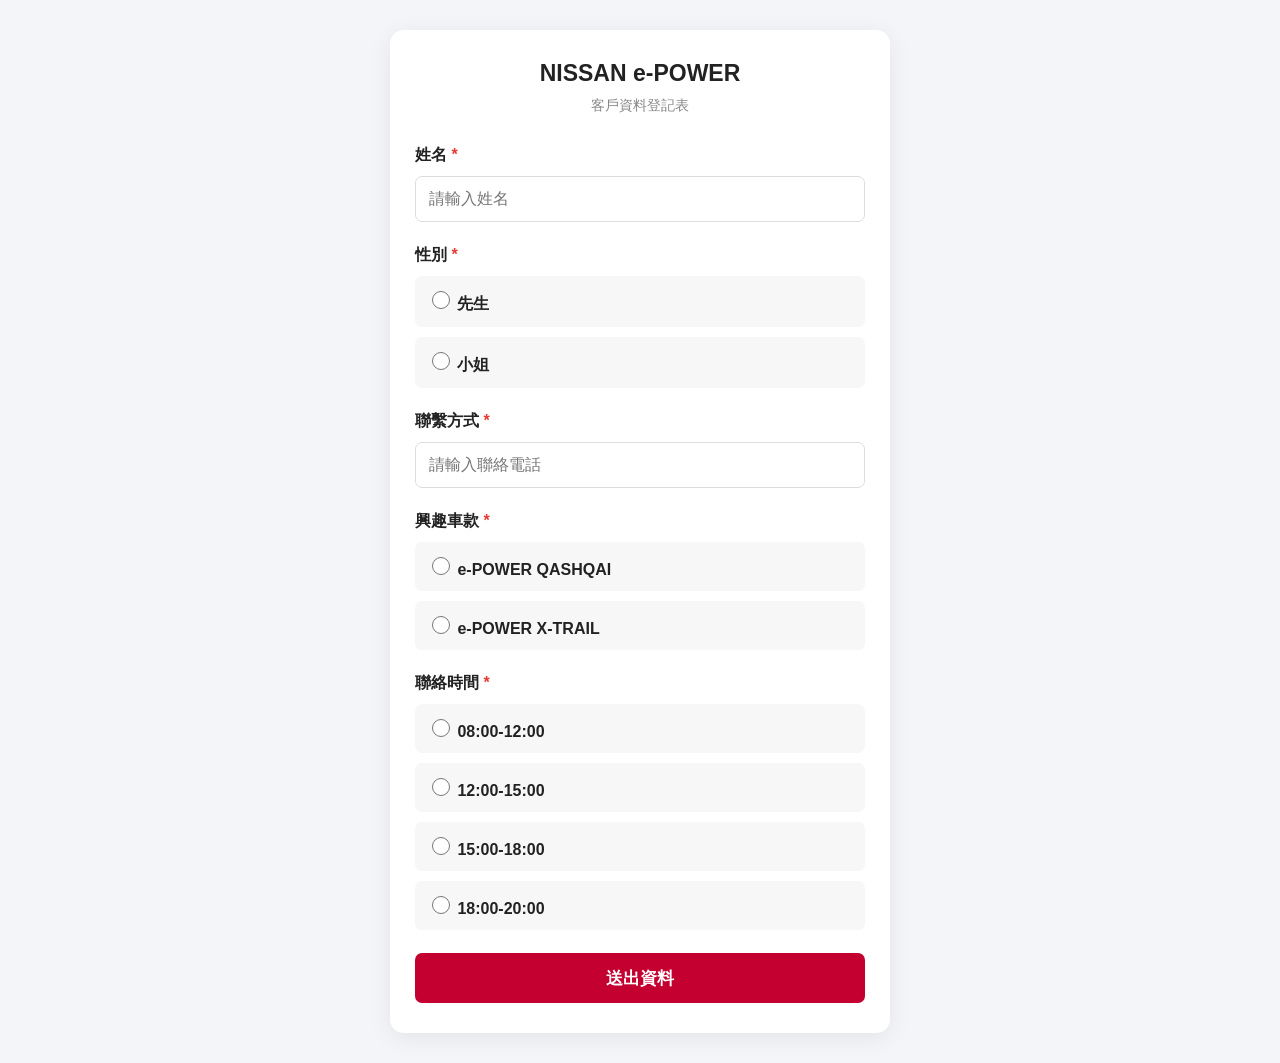
==== test.html @ 8ff25baf "test" ====
<!DOCTYPE html>
<html lang="zh-Hant">
<head>
<meta charset="UTF-8">
<meta name="viewport" content="width=device-width, initial-scale=1.0">

<title>NISSAN e-POWER 客戶登記表</title>

<style>
* {
    box-sizing: border-box;
}

body {
    margin: 0;
    padding: 30px 15px;
    font-family: Arial, "Noto Sans TC", sans-serif;
    background: #f3f5f8;
    color: #222;
}

.container {
    max-width: 500px;
    margin: auto;
    background: #fff;
    padding: 30px 25px;
    border-radius: 14px;
    box-shadow: 0 5px 25px rgba(0,0,0,.07);
}

h2 {
    text-align: center;
    margin: 0 0 10px;
    font-size: 23px;
}

.subtitle {
    text-align: center;
    color: #888;
    margin-bottom: 30px;
    font-size: 14px;
}

.form-group {
    margin-bottom: 23px;
}

.form-group > label {
    display: block;
    font-weight: bold;
    margin-bottom: 10px;
}

.required {
    color: #e53935;
}

input[type="text"],
input[type="tel"] {
    width: 100%;
    height: 46px;
    padding: 0 13px;
    border: 1px solid #ddd;
    border-radius: 7px;
    font-size: 16px;
    outline: none;
}

input:focus {
    border-color: #c3002f;
}

.option {
    display: flex;
    align-items: center;
    gap: 10px;
    padding: 12px;
    margin-bottom: 8px;
    background: #f7f7f7;
    border-radius: 7px;
    cursor: pointer;
}

.option input {
    width: 18px;
    height: 18px;
    accent-color: #c3002f;
    cursor: pointer;
}

button {
    width: 100%;
    height: 50px;
    background: #c3002f;
    color: white;
    border: none;
    border-radius: 7px;
    font-size: 17px;
    font-weight: bold;
    cursor: pointer;
}

button:disabled {
    background: #999;
    cursor: not-allowed;
}

#success {
    display: none;
    text-align: center;
    padding: 35px 10px;
}

.success-icon {
    font-size: 55px;
    color: #28a745;
}

#success h2 {
    color: #28a745;
    margin: 15px 0;
}

#success p {
    color: #666;
    line-height: 1.8;
}

.reset-btn {
    margin-top: 20px;
    background: #333;
}

</style>
</head>

<body>

<div class="container">

    <!-- 表單區域 -->
    <div id="formArea">

        <h2>NISSAN e-POWER</h2>

        <div class="subtitle">
            客戶資料登記表
        </div>

        <form
            id="customerForm"
            action="https://docs.google.com/forms/d/e/1FAIpQLSd_eg3Pp9bJfD46lDAycL2wkK8pYTpHKlAlI1NrYpHI7IybbQ/formResponse"
            method="POST"
            target="hidden_iframe"
        >

            <!-- 姓名 -->
            <div class="form-group">

                <label>
                    姓名 <span class="required">*</span>
                </label>

                <input
                    type="text"
                    name="entry.882057871"
                    placeholder="請輸入姓名"
                    required
                >

            </div>


            <!-- 性別 -->
            <div class="form-group">

                <label>
                    性別 <span class="required">*</span>
                </label>

                <label class="option">
                    <input
                        type="radio"
                        name="entry.1228242096"
                        value="先生"
                        required
                    >
                    先生
                </label>

                <label class="option">
                    <input
                        type="radio"
                        name="entry.1228242096"
                        value="小姐"
                    >
                    小姐
                </label>

            </div>


            <!-- 聯繫方式 -->
            <div class="form-group">

                <label>
                    聯繫方式 <span class="required">*</span>
                </label>

                <input
                    type="tel"
                    name="entry.199210044"
                    placeholder="請輸入聯絡電話"
                    required
                >

            </div>


            <!-- 興趣車款 -->
            <div class="form-group">

                <label>
                    興趣車款 <span class="required">*</span>
                </label>

                <label class="option">
                    <input
                        type="radio"
                        name="entry.1404847317"
                        value="e-POWER QASHQAI"
                        required
                    >
                    e-POWER QASHQAI
                </label>

                <label class="option">
                    <input
                        type="radio"
                        name="entry.1404847317"
                        value="e-POWER X-TRAIL"
                    >
                    e-POWER X-TRAIL
                </label>

            </div>


            <!-- 聯絡時間 -->
            <div class="form-group">

                <label>
                    聯絡時間 <span class="required">*</span>
                </label>

                <label class="option">
                    <input
                        type="radio"
                        name="entry.610181726"
                        value="08:00-12:00"
                        required
                    >
                    08:00-12:00
                </label>

                <label class="option">
                    <input
                        type="radio"
                        name="entry.610181726"
                        value="12:00-15:00"
                    >
                    12:00-15:00
                </label>

                <label class="option">
                    <input
                        type="radio"
                        name="entry.610181726"
                        value="15:00-18:00"
                    >
                    15:00-18:00
                </label>

                <label class="option">
                    <input
                        type="radio"
                        name="entry.610181726"
                        value="18:00-20:00"
                    >
                    18:00-20:00
                </label>

            </div>


            <button type="submit" id="submitBtn">
                送出資料
            </button>

        </form>

    </div>


    <!-- 成功畫面 -->
    <div id="success">

        <div class="success-icon">✓</div>

        <h2>資料已成功送出！</h2>

        <p>
            感謝您的填寫。<br>
            NISSAN e-POWER 將盡快與您聯繫。
        </p>

        <button
            class="reset-btn"
            type="button"
            onclick="resetForm()"
        >
            返回填寫
        </button>

    </div>

</div>


<!-- 隱藏 iframe -->
<iframe
    name="hidden_iframe"
    id="hidden_iframe"
    style="display:none;"
></iframe>


<script>

let submitted = false;

const form = document.getElementById("customerForm");

const iframe = document.getElementById("hidden_iframe");

const submitBtn = document.getElementById("submitBtn");


// 送出表單
form.addEventListener("submit", function() {

    if (submitted) {
        return;
    }

    submitted = true;

    submitBtn.disabled = true;

    submitBtn.innerText = "資料送出中...";

});


// 監聽 iframe 載入
iframe.addEventListener("load", function() {

    if (!submitted) {
        return;
    }

    submitted = false;

    document.getElementById("formArea").style.display = "none";

    document.getElementById("success").style.display = "block";

    window.scrollTo({
        top: 0,
        behavior: "smooth"
    });

});


// 重新填寫
function resetForm() {

    form.reset();

    document.getElementById("success").style.display = "none";

    document.getElementById("formArea").style.display = "block";

    submitBtn.disabled = false;

    submitBtn.innerText = "送出資料";

}

</script>

</body>
</html>
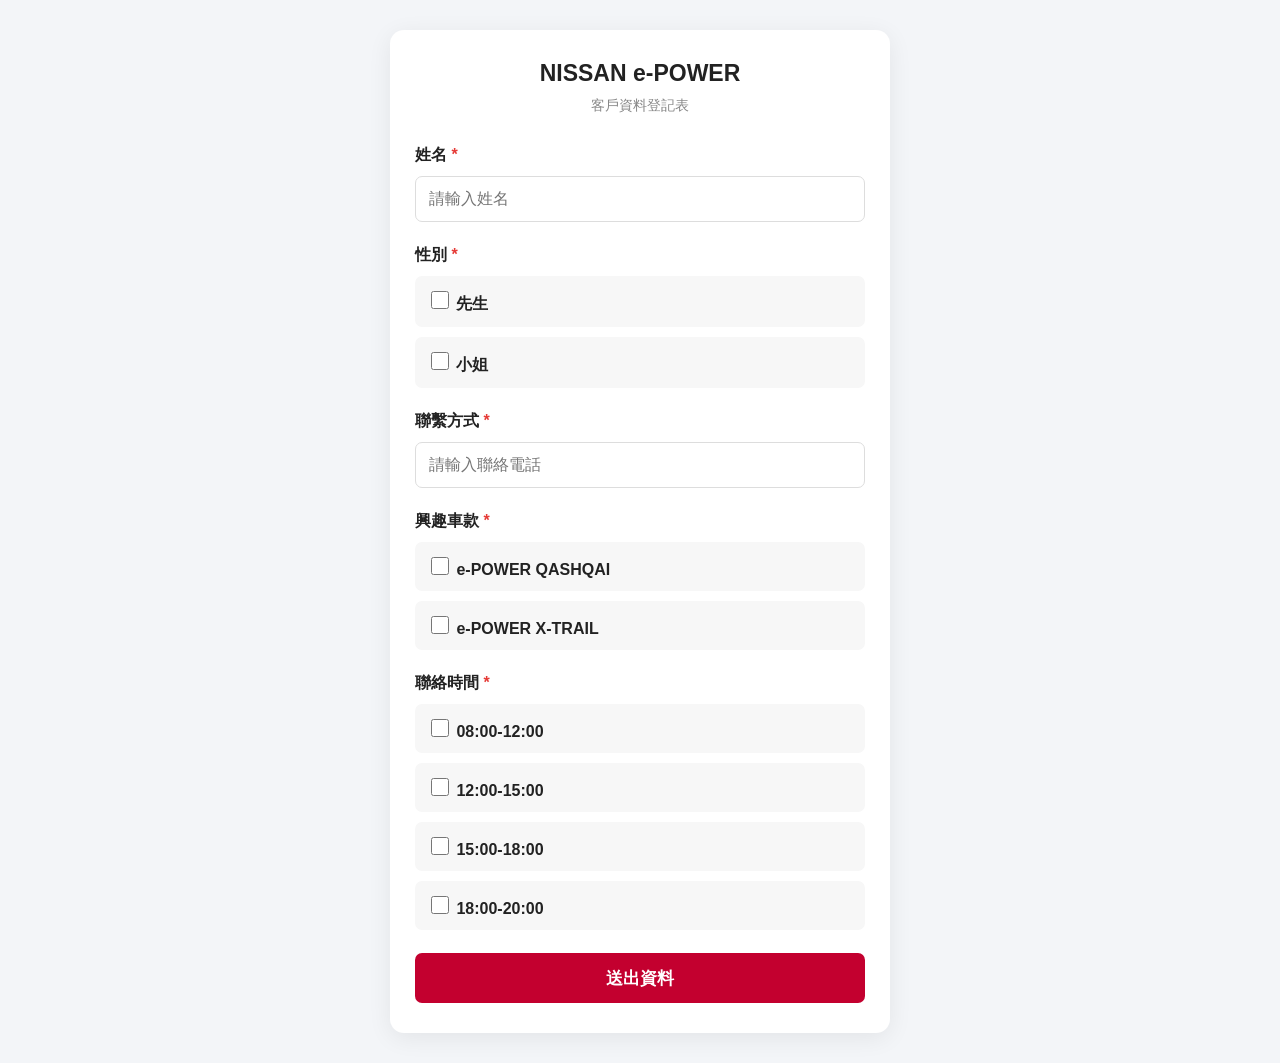
==== commit 0f494c67: "change test" ====
--- a/test.html
+++ b/test.html
@@ -181,7 +181,7 @@
 
                 <label class="option">
                     <input
-                        type="radio"
+                        type="checkbox"
                         name="entry.1228242096"
                         value="先生"
                         required
@@ -191,7 +191,7 @@
 
                 <label class="option">
                     <input
-                        type="radio"
+                        type="checkbox"
                         name="entry.1228242096"
                         value="小姐"
                     >
@@ -227,7 +227,7 @@
 
                 <label class="option">
                     <input
-                        type="radio"
+                        type="checkbox"
                         name="entry.1404847317"
                         value="e-POWER QASHQAI"
                         required
@@ -237,7 +237,7 @@
 
                 <label class="option">
                     <input
-                        type="radio"
+                        type="checkbox"
                         name="entry.1404847317"
                         value="e-POWER X-TRAIL"
                     >
@@ -256,7 +256,7 @@
 
                 <label class="option">
                     <input
-                        type="radio"
+                        type="checkbox"
                         name="entry.610181726"
                         value="08:00-12:00"
                         required
@@ -266,7 +266,7 @@
 
                 <label class="option">
                     <input
-                        type="radio"
+                        type="checkbox"
                         name="entry.610181726"
                         value="12:00-15:00"
                     >
@@ -275,7 +275,7 @@
 
                 <label class="option">
                     <input
-                        type="radio"
+                        type="checkbox"
                         name="entry.610181726"
                         value="15:00-18:00"
                     >
@@ -284,7 +284,7 @@
 
                 <label class="option">
                     <input
-                        type="radio"
+                        type="checkbox"
                         name="entry.610181726"
                         value="18:00-20:00"
                     >
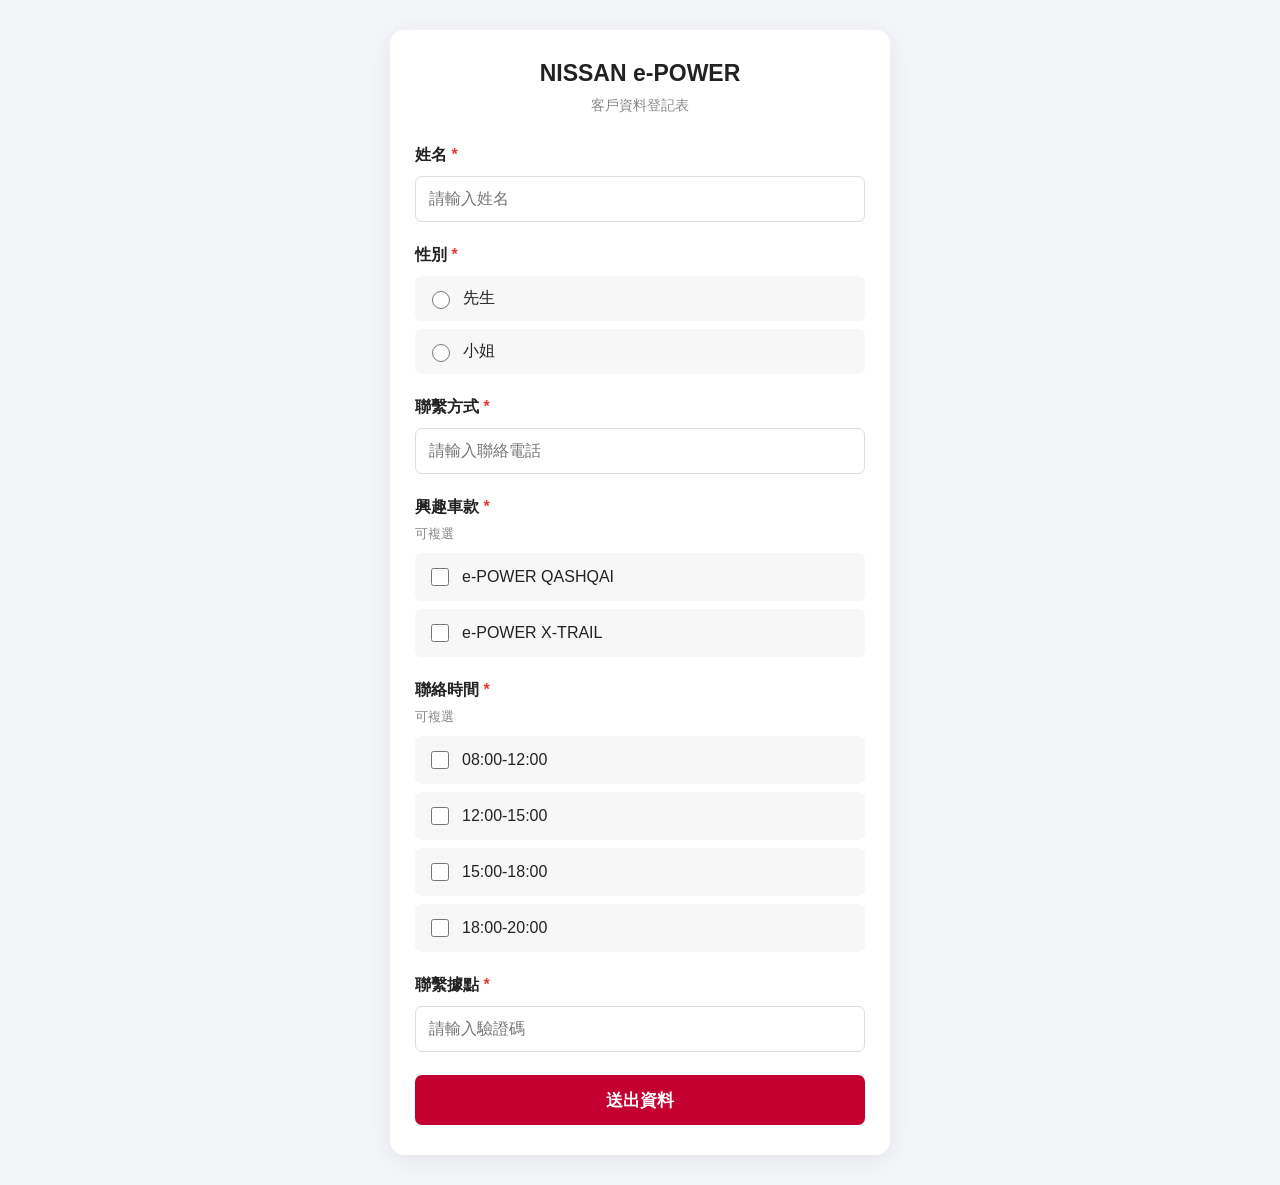
==== commit fce6359f: "Refactor form structure and validation logic Updated form labels and input types, added hints for se" ====
--- a/test.html
+++ b/test.html
@@ -46,7 +46,7 @@
     margin-bottom: 23px;
 }
 
-.form-group > label {
+.form-group > label:first-child {
     display: block;
     font-weight: bold;
     margin-bottom: 10px;
@@ -80,6 +80,7 @@
     background: #f7f7f7;
     border-radius: 7px;
     cursor: pointer;
+    font-weight: normal;
 }
 
 .option input {
@@ -87,6 +88,13 @@
     height: 18px;
     accent-color: #c3002f;
     cursor: pointer;
+    flex-shrink: 0;
+}
+
+.hint {
+    color: #888;
+    font-size: 13px;
+    margin: -3px 0 10px;
 }
 
 button {
@@ -155,7 +163,7 @@
             target="hidden_iframe"
         >
 
-            <!-- 姓名 -->
+            <!-- 1. 姓名 -->
             <div class="form-group">
 
                 <label>
@@ -172,7 +180,7 @@
             </div>
 
 
-            <!-- 性別 -->
+            <!-- 2. 性別 -->
             <div class="form-group">
 
                 <label>
@@ -181,7 +189,7 @@
 
                 <label class="option">
                     <input
-                        type="checkbox"
+                        type="radio"
                         name="entry.1228242096"
                         value="先生"
                         required
@@ -191,7 +199,7 @@
 
                 <label class="option">
                     <input
-                        type="checkbox"
+                        type="radio"
                         name="entry.1228242096"
                         value="小姐"
                     >
@@ -201,7 +209,7 @@
             </div>
 
 
-            <!-- 聯繫方式 -->
+            <!-- 3. 聯繫方式 -->
             <div class="form-group">
 
                 <label>
@@ -218,19 +226,20 @@
             </div>
 
 
-            <!-- 興趣車款 -->
+            <!-- 4. 興趣車款：複選 -->
             <div class="form-group">
 
                 <label>
                     興趣車款 <span class="required">*</span>
                 </label>
+
+                <div class="hint">可複選</div>
 
                 <label class="option">
                     <input
                         type="checkbox"
                         name="entry.1404847317"
                         value="e-POWER QASHQAI"
-                        required
                     >
                     e-POWER QASHQAI
                 </label>
@@ -247,19 +256,20 @@
             </div>
 
 
-            <!-- 聯絡時間 -->
+            <!-- 5. 聯絡時間：複選 -->
             <div class="form-group">
 
                 <label>
                     聯絡時間 <span class="required">*</span>
                 </label>
+
+                <div class="hint">可複選</div>
 
                 <label class="option">
                     <input
                         type="checkbox"
                         name="entry.610181726"
                         value="08:00-12:00"
-                        required
                     >
                     08:00-12:00
                 </label>
@@ -294,6 +304,24 @@
             </div>
 
 
+            <!-- 6. 驗證碼 -->
+            <div class="form-group">
+
+                <label>
+                    聯繫據點 <span class="required">*</span>
+                </label>
+
+                <input
+                    type="text"
+                    name="entry.19051359"
+                    placeholder="請輸入驗證碼"
+                    required
+                >
+
+            </div>
+
+
+            <!-- 送出按鈕 -->
             <button type="submit" id="submitBtn">
                 送出資料
             </button>
@@ -328,7 +356,7 @@
 </div>
 
 
-<!-- 隱藏 iframe -->
+<!-- 隱藏 Google Forms iframe -->
 <iframe
     name="hidden_iframe"
     id="hidden_iframe"
@@ -347,13 +375,38 @@
 const submitBtn = document.getElementById("submitBtn");
 
 
-// 送出表單
-form.addEventListener("submit", function() {
-
+// 表單送出前檢查
+form.addEventListener("submit", function(e) {
+
+    // 防止重複送出
     if (submitted) {
+        e.preventDefault();
         return;
     }
 
+    // 檢查興趣車款至少勾選一個
+    const carChecked = form.querySelectorAll(
+        'input[name="entry.1404847317"]:checked'
+    ).length;
+
+    // 檢查聯絡時間至少勾選一個
+    const timeChecked = form.querySelectorAll(
+        'input[name="entry.610181726"]:checked'
+    ).length;
+
+    if (carChecked === 0) {
+        e.preventDefault();
+        alert("請至少選擇一個興趣車款！");
+        return;
+    }
+
+    if (timeChecked === 0) {
+        e.preventDefault();
+        alert("請至少選擇一個聯絡時間！");
+        return;
+    }
+
+    // 開始送出
     submitted = true;
 
     submitBtn.disabled = true;
@@ -372,10 +425,13 @@
 
     submitted = false;
 
+    // 隱藏表單
     document.getElementById("formArea").style.display = "none";
 
+    // 顯示成功畫面
     document.getElementById("success").style.display = "block";
 
+    // 回到頁面頂端
     window.scrollTo({
         top: 0,
         behavior: "smooth"
